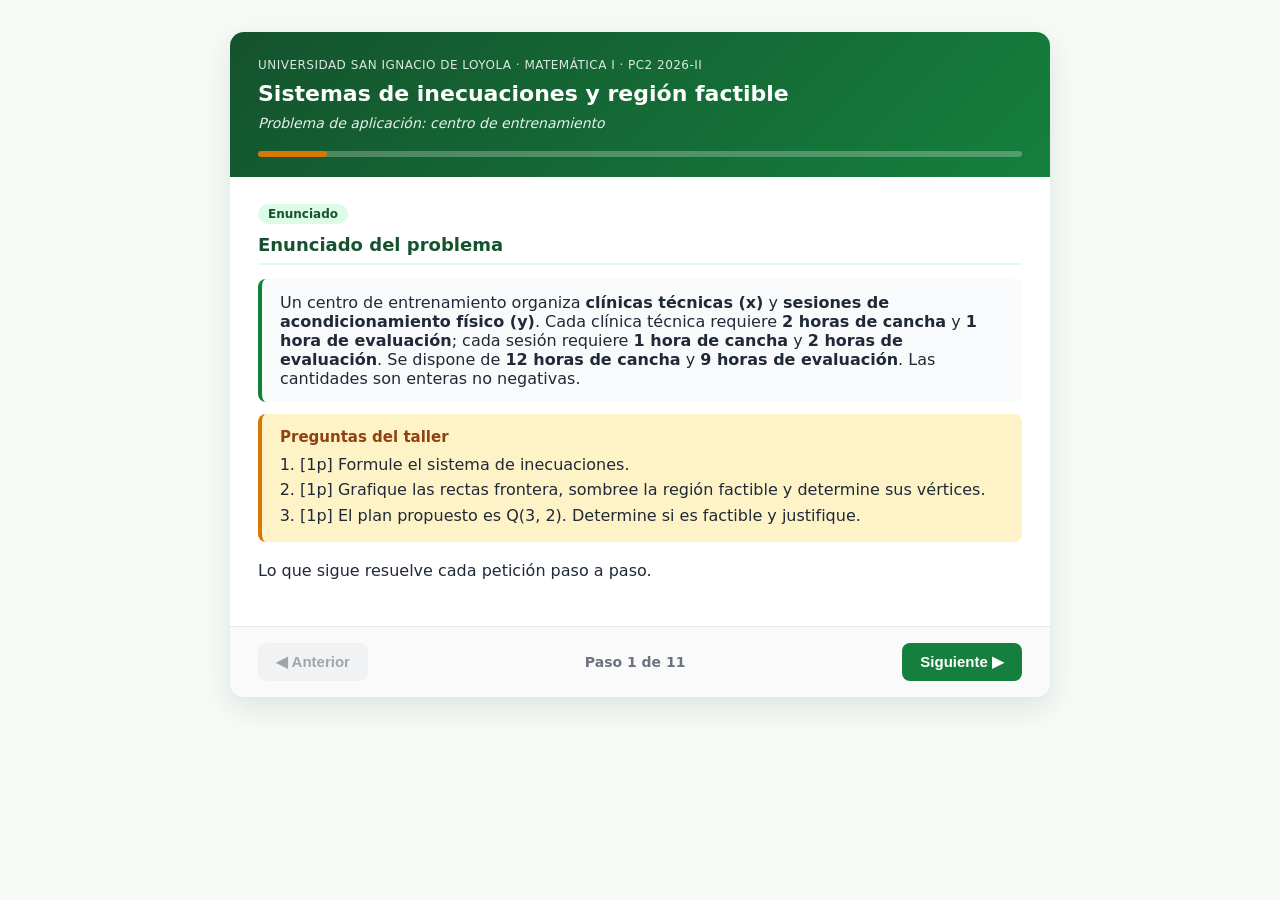
==== index.html @ 2f19ac85 "initial commit" ====
<!DOCTYPE html>
<html lang="es">
<head>
  <meta charset="UTF-8">
  <meta name="viewport" content="width=device-width, initial-scale=1.0">
  <title>Taller PC2 · Sistemas de inecuaciones y región factible</title>
  <link rel="stylesheet" href="css/estilos.css">
</head>
<body>
  <main class="tarjeta" id="tarjeta">
    <header class="cabecera">
      <p class="institucion">Universidad San Ignacio de Loyola · Matemática I · PC2 2026-II</p>
      <h1>Sistemas de inecuaciones y región factible</h1>
      <p class="subtitulo" id="subtitulo"></p>
      <div class="progreso"><div class="progreso-barra" id="progreso-barra"></div></div>
    </header>

    <section class="contenido" id="contenido" aria-live="polite"></section>

    <footer class="pie">
      <button id="btn-anterior" class="boton boton-secundario" type="button">&#9664; Anterior</button>
      <span id="indicador" class="indicador"></span>
      <button id="btn-siguiente" class="boton boton-primario" type="button">Siguiente &#9654;</button>
    </footer>
  </main>

  <script src="js/datos.js"></script>
  <script src="js/app.js"></script>
</body>
</html>
---- css/estilos.css ----
:root {
  --verde-oscuro: #14532d;
  --verde: #15803d;
  --verde-claro: #dcfce7;
  --ambar: #d97706;
  --ambar-claro: #fef3c7;
  --rojo-suave: #b91c1c;
  --texto: #1f2937;
  --texto-suave: #6b7280;
  --fondo: #f7faf7;
  --borde: #d1d5db;
  --sombra: 0 10px 30px rgba(20, 83, 45, 0.12);
}

* { box-sizing: border-box; }

body {
  margin: 0;
  min-height: 100vh;
  font-family: "Segoe UI", system-ui, -apple-system, Roboto, sans-serif;
  background: var(--fondo);
  color: var(--texto);
  display: flex;
  justify-content: center;
  align-items: flex-start;
  padding: 32px 16px;
}

.tarjeta {
  width: 100%;
  max-width: 820px;
  background: #fff;
  border-radius: 14px;
  box-shadow: var(--sombra);
  overflow: hidden;
}

/* Cabecera */
.cabecera {
  background: linear-gradient(135deg, var(--verde-oscuro), var(--verde));
  color: #fff;
  padding: 24px 28px 20px;
}
.institucion {
  margin: 0 0 6px;
  font-size: 12px;
  letter-spacing: 0.04em;
  text-transform: uppercase;
  opacity: 0.85;
}
.cabecera h1 {
  margin: 0;
  font-size: 22px;
  font-weight: 700;
}
.subtitulo {
  margin: 6px 0 0;
  font-style: italic;
  font-size: 14px;
  opacity: 0.9;
  min-height: 1em;
}
.progreso {
  margin-top: 16px;
  height: 6px;
  background: rgba(255, 255, 255, 0.25);
  border-radius: 99px;
  overflow: hidden;
}
.progreso-barra {
  height: 100%;
  width: 0%;
  background: var(--ambar);
  border-radius: 99px;
  transition: width 0.35s ease;
}

/* Contenido de cada panel */
.contenido {
  padding: 26px 28px;
  min-height: 380px;
  animation: aparecer 0.3s ease;
}
@keyframes aparecer {
  from { opacity: 0; transform: translateY(6px); }
  to   { opacity: 1; transform: none; }
}

.panel-titulo {
  display: flex;
  align-items: center;
  gap: 8px;
  margin: 0 0 14px;
  font-size: 18px;
  color: var(--verde-oscuro);
  border-bottom: 2px solid var(--verde-claro);
  padding-bottom: 8px;
}
.etiqueta {
  display: inline-block;
  font-size: 12px;
  font-weight: 700;
  color: var(--verde-oscuro);
  background: var(--verde-claro);
  padding: 3px 10px;
  border-radius: 99px;
  margin-bottom: 10px;
}
.subpaso {
  margin: 18px 0 8px;
  font-size: 15px;
  font-weight: 700;
}
p, li { line-height: 1.6; }

/* Caja del enunciado */
.enunciado {
  background: #f9fafb;
  border-left: 4px solid var(--verde);
  padding: 14px 18px;
  border-radius: 8px;
  margin: 12px 0;
}
.pregunta {
  background: var(--ambar-claro);
  border-left: 4px solid var(--ambar);
  padding: 14px 18px;
  border-radius: 8px;
  margin: 12px 0;
}
.pregunta h3 {
  margin: 0 0 6px;
  font-size: 15px;
  color: #92400e;
}
.pregunta ol { margin: 6px 0 0; padding-left: 20px; }

.respuesta {
  background: #f0fdf4;
  border: 1px solid #bbf7d0;
  border-left: 4px solid var(--verde);
  padding: 14px 18px;
  border-radius: 8px;
  margin: 14px 0;
}
.respuesta strong { color: var(--verde-oscuro); }

.formula {
  font-family: "Cambria Math", "Times New Roman", serif;
  font-size: 17px;
  margin: 6px 0;
}

/* Tablas */
table {
  width: 100%;
  border-collapse: collapse;
  margin: 10px 0 16px;
  font-size: 15px;
}
th, td {
  border: 1px solid var(--borde);
  padding: 8px 10px;
  text-align: center;
}
th {
  background: var(--verde-claro);
  color: var(--verde-oscuro);
}
tr.total td {
  font-weight: 700;
  background: #f9fafb;
}
.tabla-pequena { max-width: 340px; }

/* Gráfica */
.grafica {
  width: 100%;
  max-width: 560px;
  margin: 10px auto 0;
  display: block;
}
.grafica .eje { stroke: #374151; stroke-width: 1.5; }
.grafica .rejilla { stroke: #e5e7eb; stroke-width: 1; }
.grafica .texto-eje { font-size: 12px; fill: #374151; }
.grafica .region { fill: rgba(22, 163, 74, 0.18); stroke: none; }
.grafica .recta-1 { stroke: var(--ambar); stroke-width: 2.5; }
.grafica .recta-2 { stroke: var(--verde-oscuro); stroke-width: 2.5; }
.grafica .etiq-recta-1 { fill: var(--ambar); font-size: 13px; font-weight: 700; }
.grafica .etiq-recta-2 { fill: var(--verde-oscuro); font-size: 13px; font-weight: 700; }
.grafica .punto-vertice { fill: var(--verde-oscuro); }
.grafica .punto-q { fill: var(--rojo-suave); }
.grafica .etiq-punto { font-size: 13px; font-weight: 700; }
.leyenda {
  font-size: 13px;
  color: var(--texto-suave);
  text-align: center;
  margin-top: 6px;
}

/* Pie y botones */
.pie {
  display: flex;
  justify-content: space-between;
  align-items: center;
  padding: 16px 28px;
  border-top: 1px solid #e5e7eb;
  background: #fafafa;
}
.indicador {
  font-size: 14px;
  color: var(--texto-suave);
  font-weight: 600;
}
.boton {
  border: none;
  border-radius: 8px;
  padding: 10px 18px;
  font-size: 15px;
  font-weight: 600;
  cursor: pointer;
  transition: transform 0.15s ease, background 0.2s ease, opacity 0.2s ease;
}
.boton:hover:not(:disabled) { transform: translateY(-1px); }
.boton:disabled { opacity: 0.4; cursor: not-allowed; }
.boton-primario {
  background: var(--verde);
  color: #fff;
}
.boton-primario:hover:not(:disabled) { background: var(--verde-oscuro); }
.boton-secundario {
  background: #e5e7eb;
  color: var(--texto);
}
.boton-secundario:hover:not(:disabled) { background: #d1d5db; }

@media (max-width: 560px) {
  .contenido { padding: 18px; }
  .pie { padding: 12px 16px; }
  .boton { padding: 8px 12px; font-size: 14px; }
  .indicador { font-size: 12px; }
}
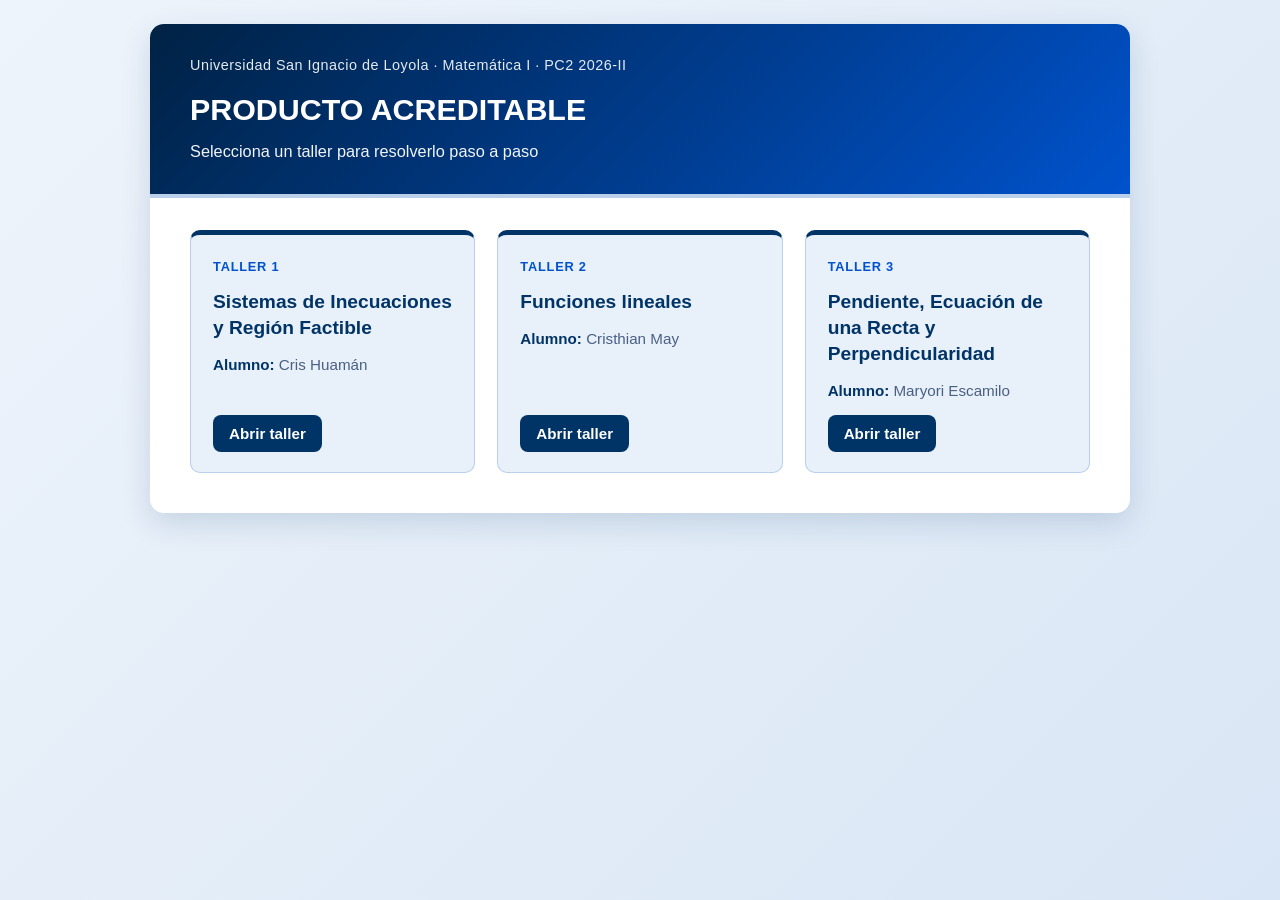
==== commit 994e6999: "panel central con 3 tarjetas incorporacion de tarjetas con los 3 casos html" ====
--- a/index.html
+++ b/index.html
@@ -3,25 +3,26 @@
 <head>
   <meta charset="UTF-8">
   <meta name="viewport" content="width=device-width, initial-scale=1.0">
-  <title>Taller PC2 · Sistemas de inecuaciones y región factible</title>
+  <title>PRODUCTO ACREDITABLE · Matemática I</title>
   <link rel="stylesheet" href="css/estilos.css">
 </head>
 <body>
-  <main class="tarjeta" id="tarjeta">
+  <main class="panel">
     <header class="cabecera">
       <p class="institucion">Universidad San Ignacio de Loyola · Matemática I · PC2 2026-II</p>
-      <h1>Sistemas de inecuaciones y región factible</h1>
-      <p class="subtitulo" id="subtitulo"></p>
-      <div class="progreso"><div class="progreso-barra" id="progreso-barra"></div></div>
+      <h1>PRODUCTO ACREDITABLE</h1>
+      <p class="subtitulo">Selecciona un taller para resolverlo paso a paso</p>
     </header>
 
-    <section class="contenido" id="contenido" aria-live="polite"></section>
+    <section id="vista-tarjetas" class="tarjetas" aria-label="Talleres disponibles"></section>
 
-    <footer class="pie">
-      <button id="btn-anterior" class="boton boton-secundario" type="button">&#9664; Anterior</button>
-      <span id="indicador" class="indicador"></span>
-      <button id="btn-siguiente" class="boton boton-primario" type="button">Siguiente &#9654;</button>
-    </footer>
+    <section id="vista-taller" class="vista-taller" hidden>
+      <div class="barra-taller">
+        <button id="btn-volver" class="boton" type="button">&#9664; Volver al panel</button>
+        <span id="taller-nombre" class="taller-nombre"></span>
+      </div>
+      <iframe id="iframe-taller" class="iframe-taller" title="Taller" loading="lazy"></iframe>
+    </section>
   </main>
 
   <script src="js/datos.js"></script>
--- a/css/estilos.css
+++ b/css/estilos.css
@@ -1,35 +1,32 @@
 :root {
-  --verde-oscuro: #14532d;
-  --verde: #15803d;
-  --verde-claro: #dcfce7;
-  --ambar: #d97706;
-  --ambar-claro: #fef3c7;
-  --rojo-suave: #b91c1c;
-  --texto: #1f2937;
-  --texto-suave: #6b7280;
-  --fondo: #f7faf7;
-  --borde: #d1d5db;
-  --sombra: 0 10px 30px rgba(20, 83, 45, 0.12);
+  --azul-oscuro: #002244;
+  --azul: #003366;
+  --azul-medio: #0052cc;
+  --azul-claro: #E8F0FA;
+  --azul-borde: #B9CFEA;
+  --texto: #1B2A41;
+  --texto-suave: #4A6083;
+  --blanco: #ffffff;
+  --sombra: 0 10px 30px rgba(0, 51, 102, 0.15);
 }
 
-* { box-sizing: border-box; }
+* { box-sizing: border-box; margin: 0; padding: 0; }
+
+[hidden] { display: none !important; }
 
 body {
-  margin: 0;
+  font-family: 'Segoe UI', Tahoma, Geneva, Verdana, sans-serif;
+  background: linear-gradient(135deg, #eef4fb 0%, #d9e6f5 100%);
+  color: var(--texto);
   min-height: 100vh;
-  font-family: "Segoe UI", system-ui, -apple-system, Roboto, sans-serif;
-  background: var(--fondo);
-  color: var(--texto);
-  display: flex;
-  justify-content: center;
-  align-items: flex-start;
-  padding: 32px 16px;
+  padding: 24px 16px;
+  line-height: 1.6;
 }
 
-.tarjeta {
-  width: 100%;
-  max-width: 820px;
-  background: #fff;
+.panel {
+  max-width: 980px;
+  margin: 0 auto;
+  background: var(--blanco);
   border-radius: 14px;
   box-shadow: var(--sombra);
   overflow: hidden;
@@ -37,206 +34,115 @@
 
 /* Cabecera */
 .cabecera {
-  background: linear-gradient(135deg, var(--verde-oscuro), var(--verde));
-  color: #fff;
-  padding: 24px 28px 20px;
+  background: linear-gradient(135deg, var(--azul-oscuro) 0%, var(--azul-medio) 100%);
+  color: var(--blanco);
+  padding: 30px 40px;
+  border-bottom: 4px solid var(--azul-borde);
 }
 .institucion {
-  margin: 0 0 6px;
-  font-size: 12px;
-  letter-spacing: 0.04em;
-  text-transform: uppercase;
-  opacity: 0.85;
+  font-size: 0.9em;
+  opacity: 0.9;
+  letter-spacing: 0.5px;
+  margin-bottom: 8px;
 }
 .cabecera h1 {
-  margin: 0;
-  font-size: 22px;
+  font-size: 1.9em;
   font-weight: 700;
+  margin-bottom: 4px;
 }
 .subtitulo {
-  margin: 6px 0 0;
-  font-style: italic;
-  font-size: 14px;
-  opacity: 0.9;
-  min-height: 1em;
-}
-.progreso {
-  margin-top: 16px;
-  height: 6px;
-  background: rgba(255, 255, 255, 0.25);
-  border-radius: 99px;
-  overflow: hidden;
-}
-.progreso-barra {
-  height: 100%;
-  width: 0%;
-  background: var(--ambar);
-  border-radius: 99px;
-  transition: width 0.35s ease;
+  font-size: 1.02em;
+  opacity: 0.95;
+  font-weight: 300;
 }
 
-/* Contenido de cada panel */
-.contenido {
-  padding: 26px 28px;
-  min-height: 380px;
-  animation: aparecer 0.3s ease;
-}
-@keyframes aparecer {
-  from { opacity: 0; transform: translateY(6px); }
-  to   { opacity: 1; transform: none; }
+/* Tarjetas */
+.tarjetas {
+  display: grid;
+  grid-template-columns: repeat(auto-fit, minmax(260px, 1fr));
+  gap: 22px;
+  padding: 32px 40px 40px;
 }
 
-.panel-titulo {
+.tarjeta {
+  background: var(--azul-claro);
+  border: 1px solid var(--azul-borde);
+  border-top: 5px solid var(--azul);
+  border-radius: 10px;
+  padding: 22px 22px 20px;
+  display: flex;
+  flex-direction: column;
+  gap: 12px;
+  transition: transform 0.2s ease, box-shadow 0.2s ease;
+}
+.tarjeta:hover {
+  transform: translateY(-3px);
+  box-shadow: 0 10px 22px rgba(0, 51, 102, 0.18);
+}
+.tarjeta-numero {
+  font-size: 0.8em;
+  font-weight: 700;
+  color: var(--azul-medio);
+  text-transform: uppercase;
+  letter-spacing: 0.06em;
+}
+.tarjeta h2 {
+  font-size: 1.2em;
+  color: var(--azul);
+  line-height: 1.35;
+}
+.tarjeta .alumno {
+  font-size: 0.95em;
+  color: var(--texto-suave);
+}
+.tarjeta .alumno strong {
+  color: var(--azul);
+}
+
+/* Botones */
+.boton {
+  background: var(--azul);
+  color: var(--blanco);
+  border: none;
+  border-radius: 8px;
+  padding: 10px 16px;
+  font-size: 0.95em;
+  font-weight: 600;
+  cursor: pointer;
+  transition: background 0.2s ease, transform 0.15s ease;
+  align-self: flex-start;
+  margin-top: auto;
+}
+.boton:hover { background: var(--azul-oscuro); transform: translateY(-1px); }
+
+/* Vista del taller */
+.vista-taller[hidden] { display: none; }
+.vista-taller {
+  padding: 24px 40px 36px;
+}
+.barra-taller {
   display: flex;
   align-items: center;
-  gap: 8px;
-  margin: 0 0 14px;
-  font-size: 18px;
-  color: var(--verde-oscuro);
-  border-bottom: 2px solid var(--verde-claro);
-  padding-bottom: 8px;
+  gap: 16px;
+  flex-wrap: wrap;
+  margin-bottom: 16px;
 }
-.etiqueta {
-  display: inline-block;
-  font-size: 12px;
-  font-weight: 700;
-  color: var(--verde-oscuro);
-  background: var(--verde-claro);
-  padding: 3px 10px;
-  border-radius: 99px;
-  margin-bottom: 10px;
+.taller-nombre {
+  color: var(--azul);
+  font-weight: 600;
+  font-size: 1.05em;
 }
-.subpaso {
-  margin: 18px 0 8px;
-  font-size: 15px;
-  font-weight: 700;
-}
-p, li { line-height: 1.6; }
-
-/* Caja del enunciado */
-.enunciado {
-  background: #f9fafb;
-  border-left: 4px solid var(--verde);
-  padding: 14px 18px;
-  border-radius: 8px;
-  margin: 12px 0;
-}
-.pregunta {
-  background: var(--ambar-claro);
-  border-left: 4px solid var(--ambar);
-  padding: 14px 18px;
-  border-radius: 8px;
-  margin: 12px 0;
-}
-.pregunta h3 {
-  margin: 0 0 6px;
-  font-size: 15px;
-  color: #92400e;
-}
-.pregunta ol { margin: 6px 0 0; padding-left: 20px; }
-
-.respuesta {
-  background: #f0fdf4;
-  border: 1px solid #bbf7d0;
-  border-left: 4px solid var(--verde);
-  padding: 14px 18px;
-  border-radius: 8px;
-  margin: 14px 0;
-}
-.respuesta strong { color: var(--verde-oscuro); }
-
-.formula {
-  font-family: "Cambria Math", "Times New Roman", serif;
-  font-size: 17px;
-  margin: 6px 0;
+.iframe-taller {
+  width: 100%;
+  height: 78vh;
+  min-height: 520px;
+  border: 1px solid var(--azul-borde);
+  border-radius: 10px;
+  background: var(--blanco);
 }
 
-/* Tablas */
-table {
-  width: 100%;
-  border-collapse: collapse;
-  margin: 10px 0 16px;
-  font-size: 15px;
+@media (max-width: 600px) {
+  .cabecera { padding: 22px 20px; }
+  .tarjetas { padding: 22px 20px 28px; }
+  .vista-taller { padding: 18px 16px 24px; }
 }
-th, td {
-  border: 1px solid var(--borde);
-  padding: 8px 10px;
-  text-align: center;
-}
-th {
-  background: var(--verde-claro);
-  color: var(--verde-oscuro);
-}
-tr.total td {
-  font-weight: 700;
-  background: #f9fafb;
-}
-.tabla-pequena { max-width: 340px; }
-
-/* Gráfica */
-.grafica {
-  width: 100%;
-  max-width: 560px;
-  margin: 10px auto 0;
-  display: block;
-}
-.grafica .eje { stroke: #374151; stroke-width: 1.5; }
-.grafica .rejilla { stroke: #e5e7eb; stroke-width: 1; }
-.grafica .texto-eje { font-size: 12px; fill: #374151; }
-.grafica .region { fill: rgba(22, 163, 74, 0.18); stroke: none; }
-.grafica .recta-1 { stroke: var(--ambar); stroke-width: 2.5; }
-.grafica .recta-2 { stroke: var(--verde-oscuro); stroke-width: 2.5; }
-.grafica .etiq-recta-1 { fill: var(--ambar); font-size: 13px; font-weight: 700; }
-.grafica .etiq-recta-2 { fill: var(--verde-oscuro); font-size: 13px; font-weight: 700; }
-.grafica .punto-vertice { fill: var(--verde-oscuro); }
-.grafica .punto-q { fill: var(--rojo-suave); }
-.grafica .etiq-punto { font-size: 13px; font-weight: 700; }
-.leyenda {
-  font-size: 13px;
-  color: var(--texto-suave);
-  text-align: center;
-  margin-top: 6px;
-}
-
-/* Pie y botones */
-.pie {
-  display: flex;
-  justify-content: space-between;
-  align-items: center;
-  padding: 16px 28px;
-  border-top: 1px solid #e5e7eb;
-  background: #fafafa;
-}
-.indicador {
-  font-size: 14px;
-  color: var(--texto-suave);
-  font-weight: 600;
-}
-.boton {
-  border: none;
-  border-radius: 8px;
-  padding: 10px 18px;
-  font-size: 15px;
-  font-weight: 600;
-  cursor: pointer;
-  transition: transform 0.15s ease, background 0.2s ease, opacity 0.2s ease;
-}
-.boton:hover:not(:disabled) { transform: translateY(-1px); }
-.boton:disabled { opacity: 0.4; cursor: not-allowed; }
-.boton-primario {
-  background: var(--verde);
-  color: #fff;
-}
-.boton-primario:hover:not(:disabled) { background: var(--verde-oscuro); }
-.boton-secundario {
-  background: #e5e7eb;
-  color: var(--texto);
-}
-.boton-secundario:hover:not(:disabled) { background: #d1d5db; }
-
-@media (max-width: 560px) {
-  .contenido { padding: 18px; }
-  .pie { padding: 12px 16px; }
-  .boton { padding: 8px 12px; font-size: 14px; }
-  .indicador { font-size: 12px; }
-}
